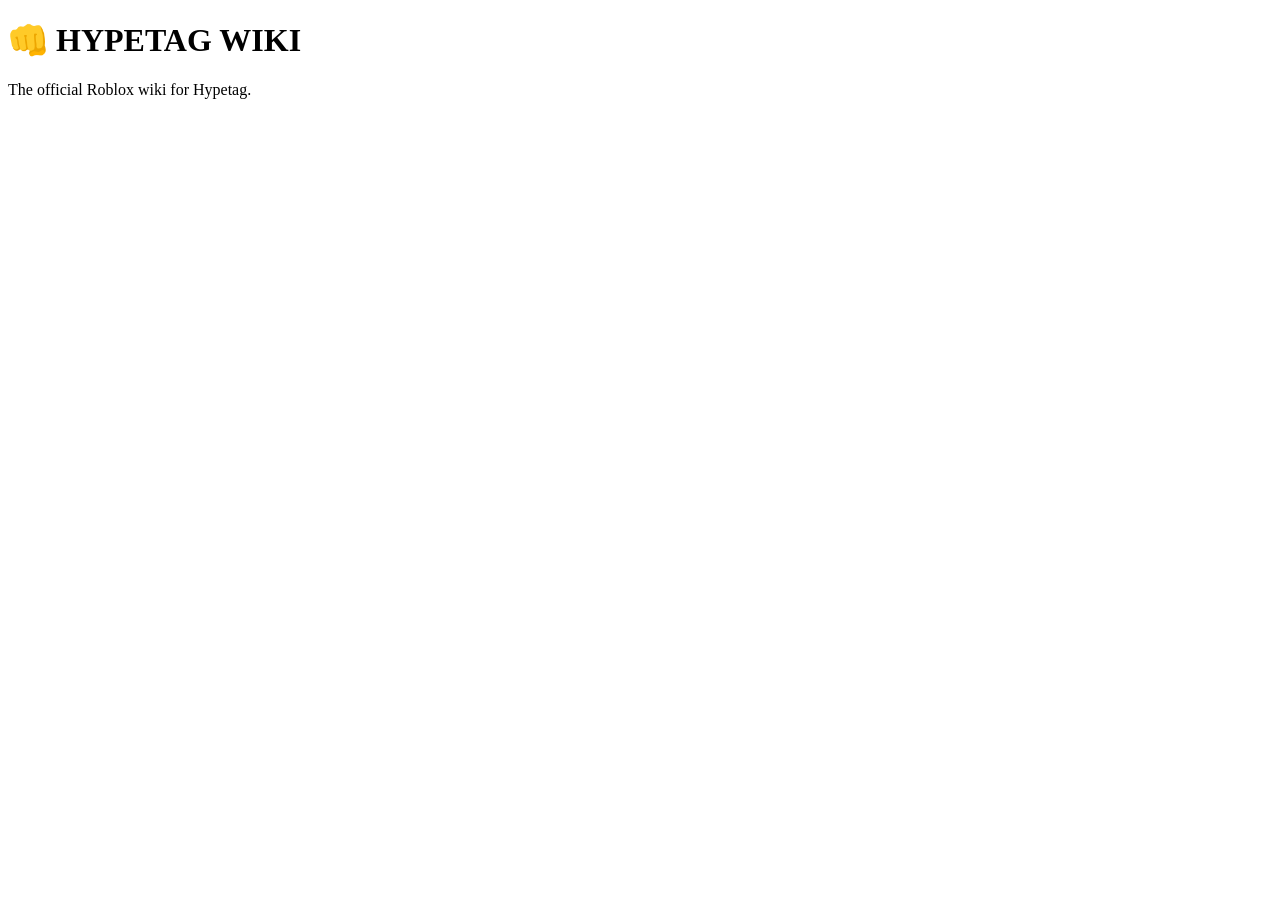
==== index.html @ 3ad8d7ff "Create index.html" ====
<!DOCTYPE html>
<html lang="en">
<head>
    <meta charset="UTF-8">
    <meta name="viewport" content="width=device-width, initial-scale=1.0">
    <title>Hypetag Wiki</title>

    <link rel="stylesheet" href="style.css">
    <script src="script.js" defer></script>

    <link href="https://fonts.googleapis.com/css2?family=Poppins:wght@300;400;600;700;800&display=swap" rel="stylesheet">
</head>
<body>

    <h1>👊 HYPETAG WIKI</h1>

    <p>The official Roblox wiki for Hypetag.</p>

</body>
</html>
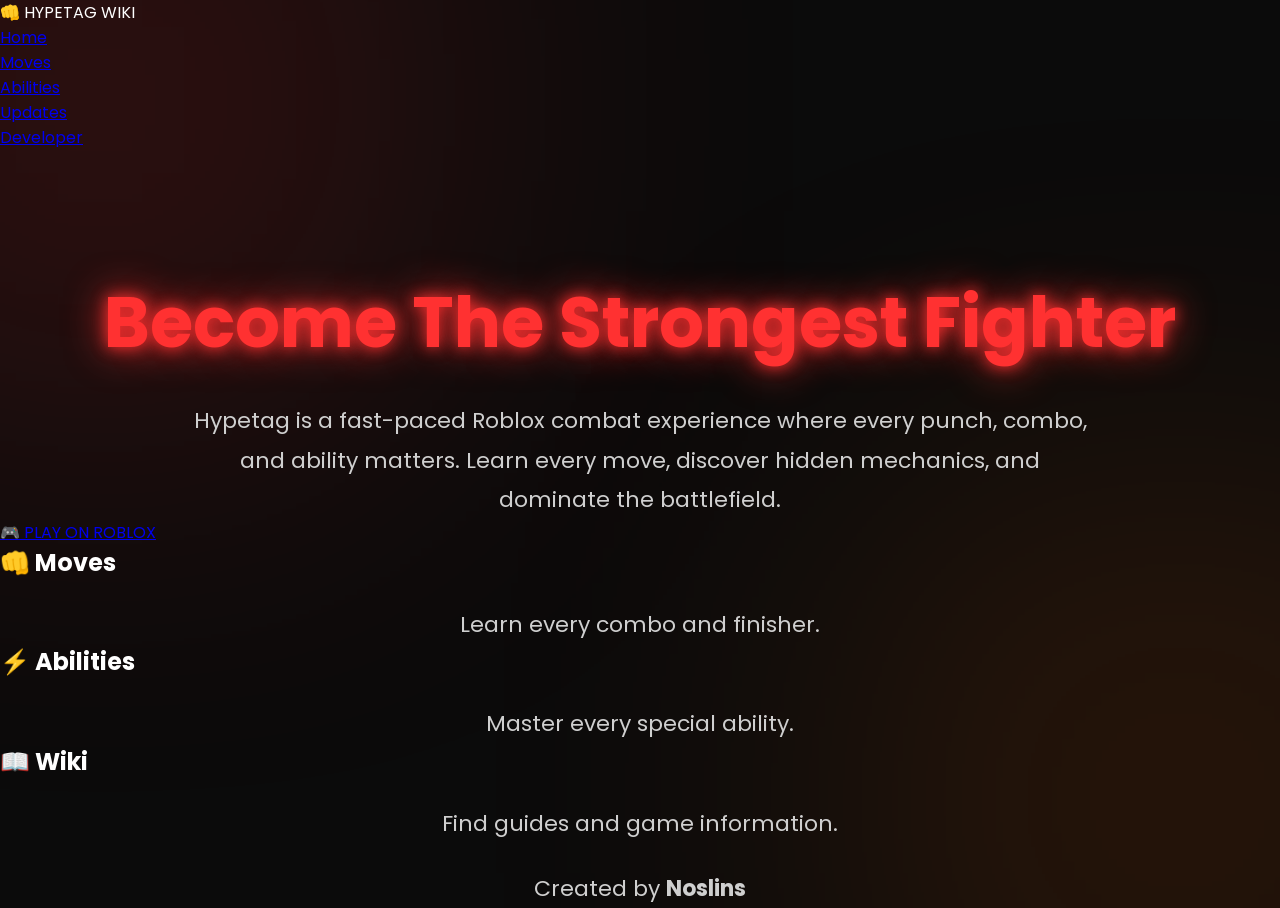
==== commit fe7a4806: "Update index.html" ====
--- a/index.html
+++ b/index.html
@@ -12,9 +12,82 @@
 </head>
 <body>
 
-    <h1>👊 HYPETAG WIKI</h1>
+<nav class="navbar">
 
-    <p>The official Roblox wiki for Hypetag.</p>
+    <div class="logo">👊 HYPETAG WIKI</div>
+
+    <ul>
+
+        <li><a href="#">Home</a></li>
+
+        <li><a href="#">Moves</a></li>
+
+        <li><a href="#">Abilities</a></li>
+
+        <li><a href="#">Updates</a></li>
+
+        <li><a href="#">Developer</a></li>
+
+    </ul>
+
+</nav>
+
+
+<section class="hero">
+
+<h1>Become The Strongest Fighter</h1>
+
+<p>
+
+Hypetag is a fast-paced Roblox combat experience where every punch,
+combo, and ability matters. Learn every move, discover hidden mechanics,
+and dominate the battlefield.
+
+</p>
+
+<a class="playButton" href="https://www.roblox.com/" target="_blank">
+
+🎮 PLAY ON ROBLOX
+
+</a>
+
+</section>
+
+
+<section class="features">
+
+<div class="card">
+
+<h2>👊 Moves</h2>
+
+<p>Learn every combo and finisher.</p>
+
+</div>
+
+<div class="card">
+
+<h2>⚡ Abilities</h2>
+
+<p>Master every special ability.</p>
+
+</div>
+
+<div class="card">
+
+<h2>📖 Wiki</h2>
+
+<p>Find guides and game information.</p>
+
+</div>
+
+</section>
+
+
+<footer>
+
+<p>Created by <strong>Noslins</strong></p>
+
+</footer>
 
 </body>
 </html>
--- a/style.css
+++ b/style.css
@@ -0,0 +1,105 @@
+/* RESET */
+
+*{
+    margin:0;
+    padding:0;
+    box-sizing:border-box;
+}
+
+body{
+
+    font-family:'Poppins',sans-serif;
+
+    background:#0b0b0b;
+
+    color:white;
+
+}
+
+/* TITLE */
+
+h1{
+
+    text-align:center;
+
+    font-size:70px;
+
+    margin-top:120px;
+
+    color:#ff3131;
+
+    text-shadow:
+    0 0 15px #ff3131,
+    0 0 40px #ff3131;
+
+}
+
+/* DESCRIPTION */
+
+p{
+
+    width:70%;
+
+    margin:auto;
+
+    margin-top:25px;
+
+    text-align:center;
+
+    color:#cfcfcf;
+
+    font-size:22px;
+
+    line-height:1.8;
+
+}
+
+/* BACKGROUND GLOW */
+
+body::before{
+
+content:"";
+
+position:fixed;
+
+top:-200px;
+
+left:-200px;
+
+width:600px;
+
+height:600px;
+
+background:#ff3131;
+
+filter:blur(180px);
+
+opacity:.18;
+
+z-index:-1;
+
+}
+
+body::after{
+
+content:"";
+
+position:fixed;
+
+right:-200px;
+
+bottom:-200px;
+
+width:600px;
+
+height:600px;
+
+background:#ff6600;
+
+filter:blur(180px);
+
+opacity:.15;
+
+z-index:-1;
+
+}
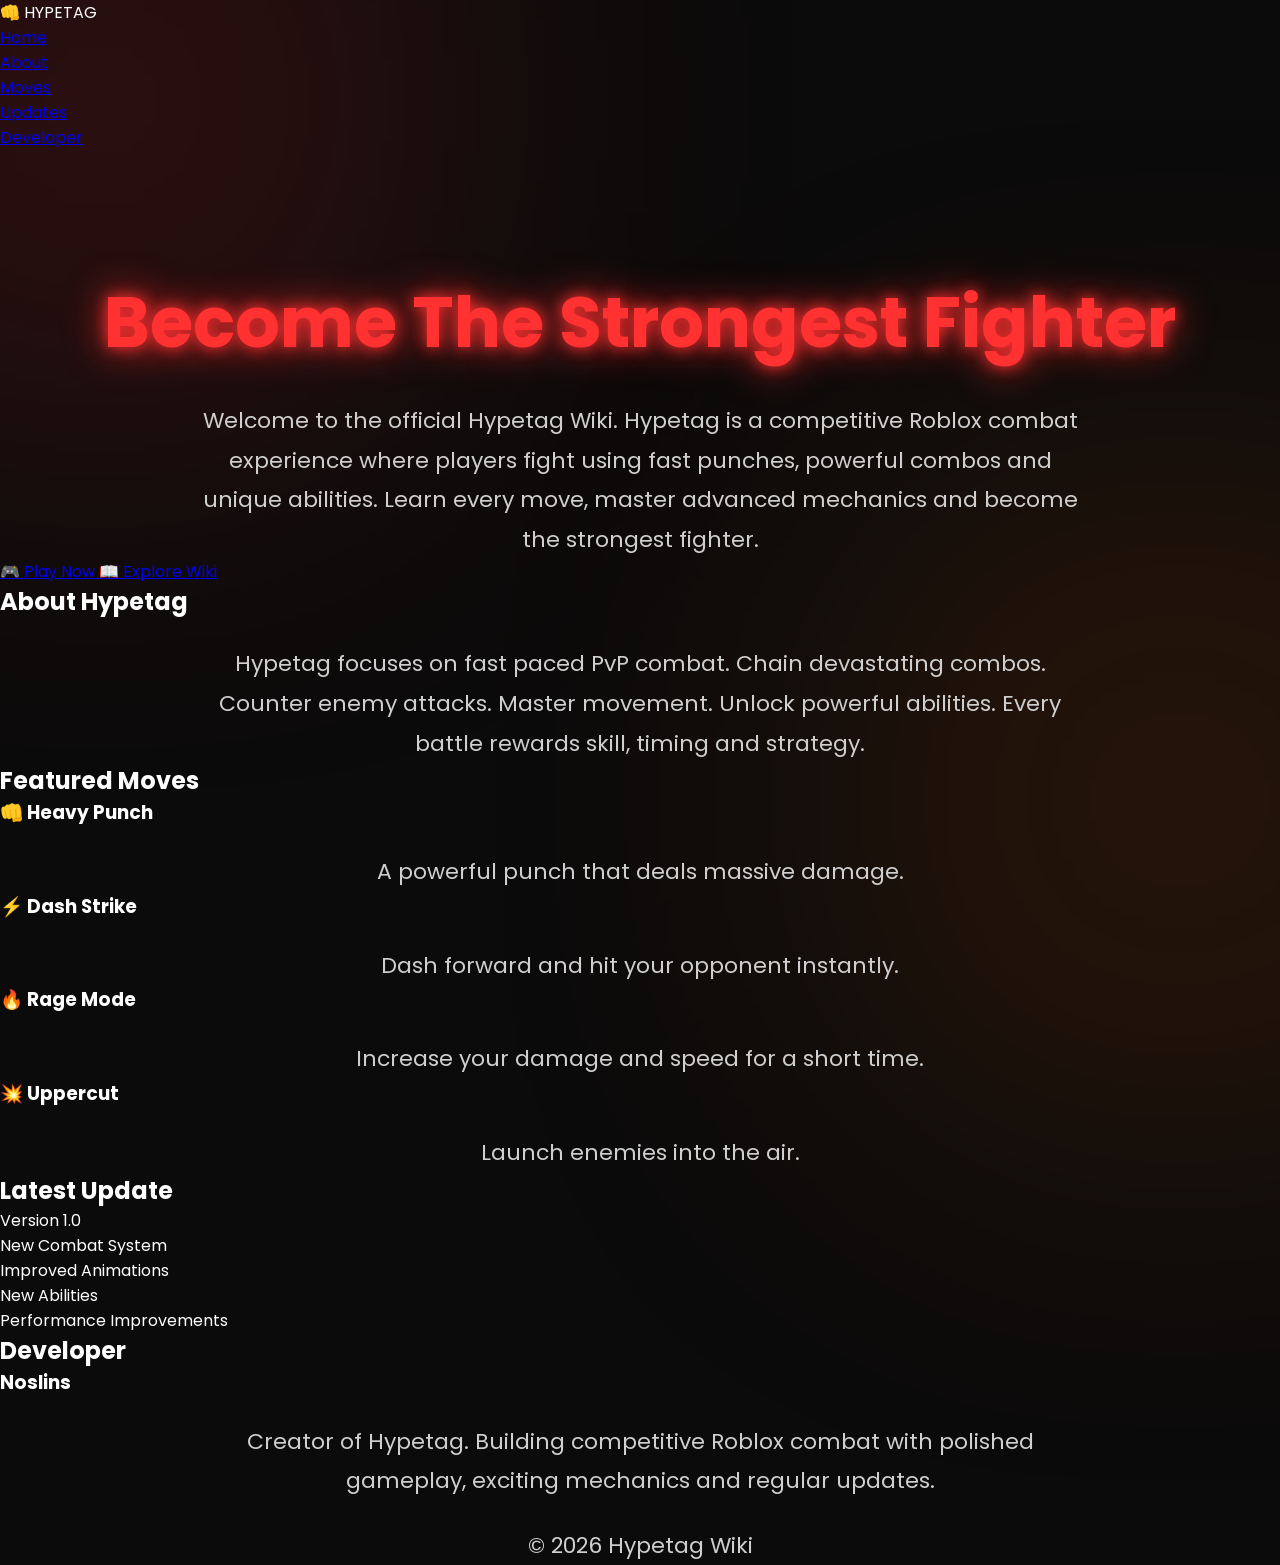
==== commit 67eb04c8: "Refactor index.html for improved structure and content" ====
--- a/index.html
+++ b/index.html
@@ -1,93 +1,260 @@
 <!DOCTYPE html>
 <html lang="en">
 <head>
-    <meta charset="UTF-8">
-    <meta name="viewport" content="width=device-width, initial-scale=1.0">
-    <title>Hypetag Wiki</title>
-
-    <link rel="stylesheet" href="style.css">
-    <script src="script.js" defer></script>
-
-    <link href="https://fonts.googleapis.com/css2?family=Poppins:wght@300;400;600;700;800&display=swap" rel="stylesheet">
+<meta charset="UTF-8">
+<meta name="viewport" content="width=device-width, initial-scale=1.0">
+
+<title>Hypetag Wiki</title>
+
+<link rel="preconnect" href="https://fonts.googleapis.com">
+<link rel="preconnect" href="https://fonts.gstatic.com" crossorigin>
+
+<link href="https://fonts.googleapis.com/css2?family=Poppins:wght@300;400;500;600;700;800&display=swap" rel="stylesheet">
+
+<link rel="stylesheet" href="style.css">
+
+<script src="script.js" defer></script>
+
 </head>
+
 <body>
 
+<header>
+
 <nav class="navbar">
 
-    <div class="logo">👊 HYPETAG WIKI</div>
-
-    <ul>
-
-        <li><a href="#">Home</a></li>
-
-        <li><a href="#">Moves</a></li>
-
-        <li><a href="#">Abilities</a></li>
-
-        <li><a href="#">Updates</a></li>
-
-        <li><a href="#">Developer</a></li>
-
-    </ul>
+<div class="logo">
+
+👊 HYPETAG
+
+</div>
+
+<ul>
+
+<li><a href="#">Home</a></li>
+
+<li><a href="#about">About</a></li>
+
+<li><a href="#moves">Moves</a></li>
+
+<li><a href="#updates">Updates</a></li>
+
+<li><a href="#developer">Developer</a></li>
+
+</ul>
 
 </nav>
 
+</header>
 
 <section class="hero">
 
-<h1>Become The Strongest Fighter</h1>
-
-<p>
-
-Hypetag is a fast-paced Roblox combat experience where every punch,
-combo, and ability matters. Learn every move, discover hidden mechanics,
-and dominate the battlefield.
-
-</p>
-
-<a class="playButton" href="https://www.roblox.com/" target="_blank">
-
-🎮 PLAY ON ROBLOX
+<div class="heroText">
+
+<h1>
+
+Become The Strongest Fighter
+
+</h1>
+
+<p>
+
+Welcome to the official Hypetag Wiki.
+
+Hypetag is a competitive Roblox combat experience where players fight using fast punches, powerful combos and unique abilities. Learn every move, master advanced mechanics and become the strongest fighter.
+
+</p>
+
+<div class="buttons">
+
+<a href="#" class="play">
+
+🎮 Play Now
 
 </a>
 
-</section>
-
-
-<section class="features">
-
-<div class="card">
-
-<h2>👊 Moves</h2>
-
-<p>Learn every combo and finisher.</p>
-
-</div>
-
-<div class="card">
-
-<h2>⚡ Abilities</h2>
-
-<p>Master every special ability.</p>
-
-</div>
-
-<div class="card">
-
-<h2>📖 Wiki</h2>
-
-<p>Find guides and game information.</p>
-
-</div>
-
-</section>
-
+<a href="#about" class="wiki">
+
+📖 Explore Wiki
+
+</a>
+
+</div>
+
+</div>
+
+</section>
+
+<section id="about">
+
+<h2>
+
+About Hypetag
+
+</h2>
+
+<p>
+
+Hypetag focuses on fast paced PvP combat.
+
+Chain devastating combos.
+
+Counter enemy attacks.
+
+Master movement.
+
+Unlock powerful abilities.
+
+Every battle rewards skill, timing and strategy.
+
+</p>
+
+</section>
+
+<section id="moves">
+
+<h2>
+
+Featured Moves
+
+</h2>
+
+<div class="grid">
+
+<div class="card">
+
+<h3>
+
+👊 Heavy Punch
+
+</h3>
+
+<p>
+
+A powerful punch that deals massive damage.
+
+</p>
+
+</div>
+
+<div class="card">
+
+<h3>
+
+⚡ Dash Strike
+
+</h3>
+
+<p>
+
+Dash forward and hit your opponent instantly.
+
+</p>
+
+</div>
+
+<div class="card">
+
+<h3>
+
+🔥 Rage Mode
+
+</h3>
+
+<p>
+
+Increase your damage and speed for a short time.
+
+</p>
+
+</div>
+
+<div class="card">
+
+<h3>
+
+💥 Uppercut
+
+</h3>
+
+<p>
+
+Launch enemies into the air.
+
+</p>
+
+</div>
+
+</div>
+
+</section>
+
+<section id="updates">
+
+<h2>
+
+Latest Update
+
+</h2>
+
+<div class="update">
+
+Version 1.0
+
+<ul>
+
+<li>New Combat System</li>
+
+<li>Improved Animations</li>
+
+<li>New Abilities</li>
+
+<li>Performance Improvements</li>
+
+</ul>
+
+</div>
+
+</section>
+
+<section id="developer">
+
+<h2>
+
+Developer
+
+</h2>
+
+<div class="dev">
+
+<h3>
+
+Noslins
+
+</h3>
+
+<p>
+
+Creator of Hypetag.
+
+Building competitive Roblox combat with polished gameplay, exciting mechanics and regular updates.
+
+</p>
+
+</div>
+
+</section>
 
 <footer>
 
-<p>Created by <strong>Noslins</strong></p>
+<p>
+
+© 2026 Hypetag Wiki
+
+</p>
 
 </footer>
 
 </body>
+
 </html>
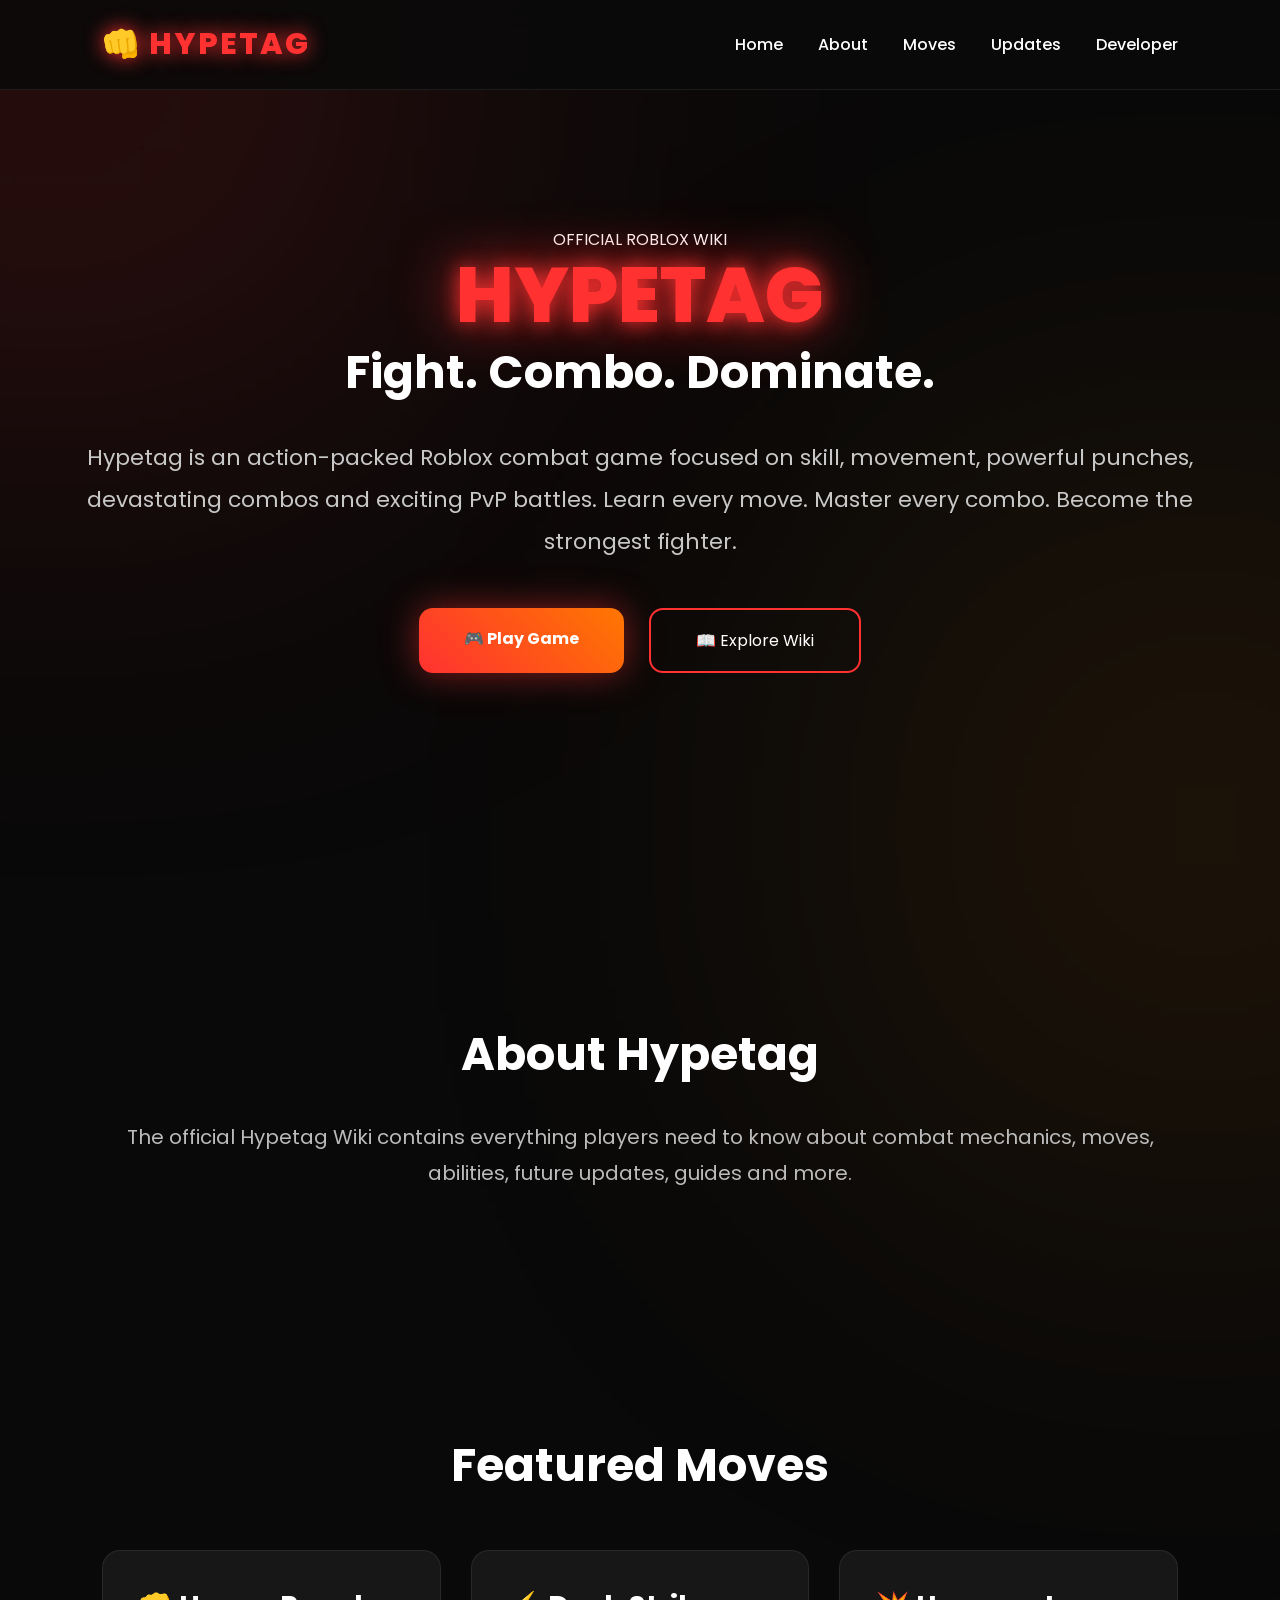
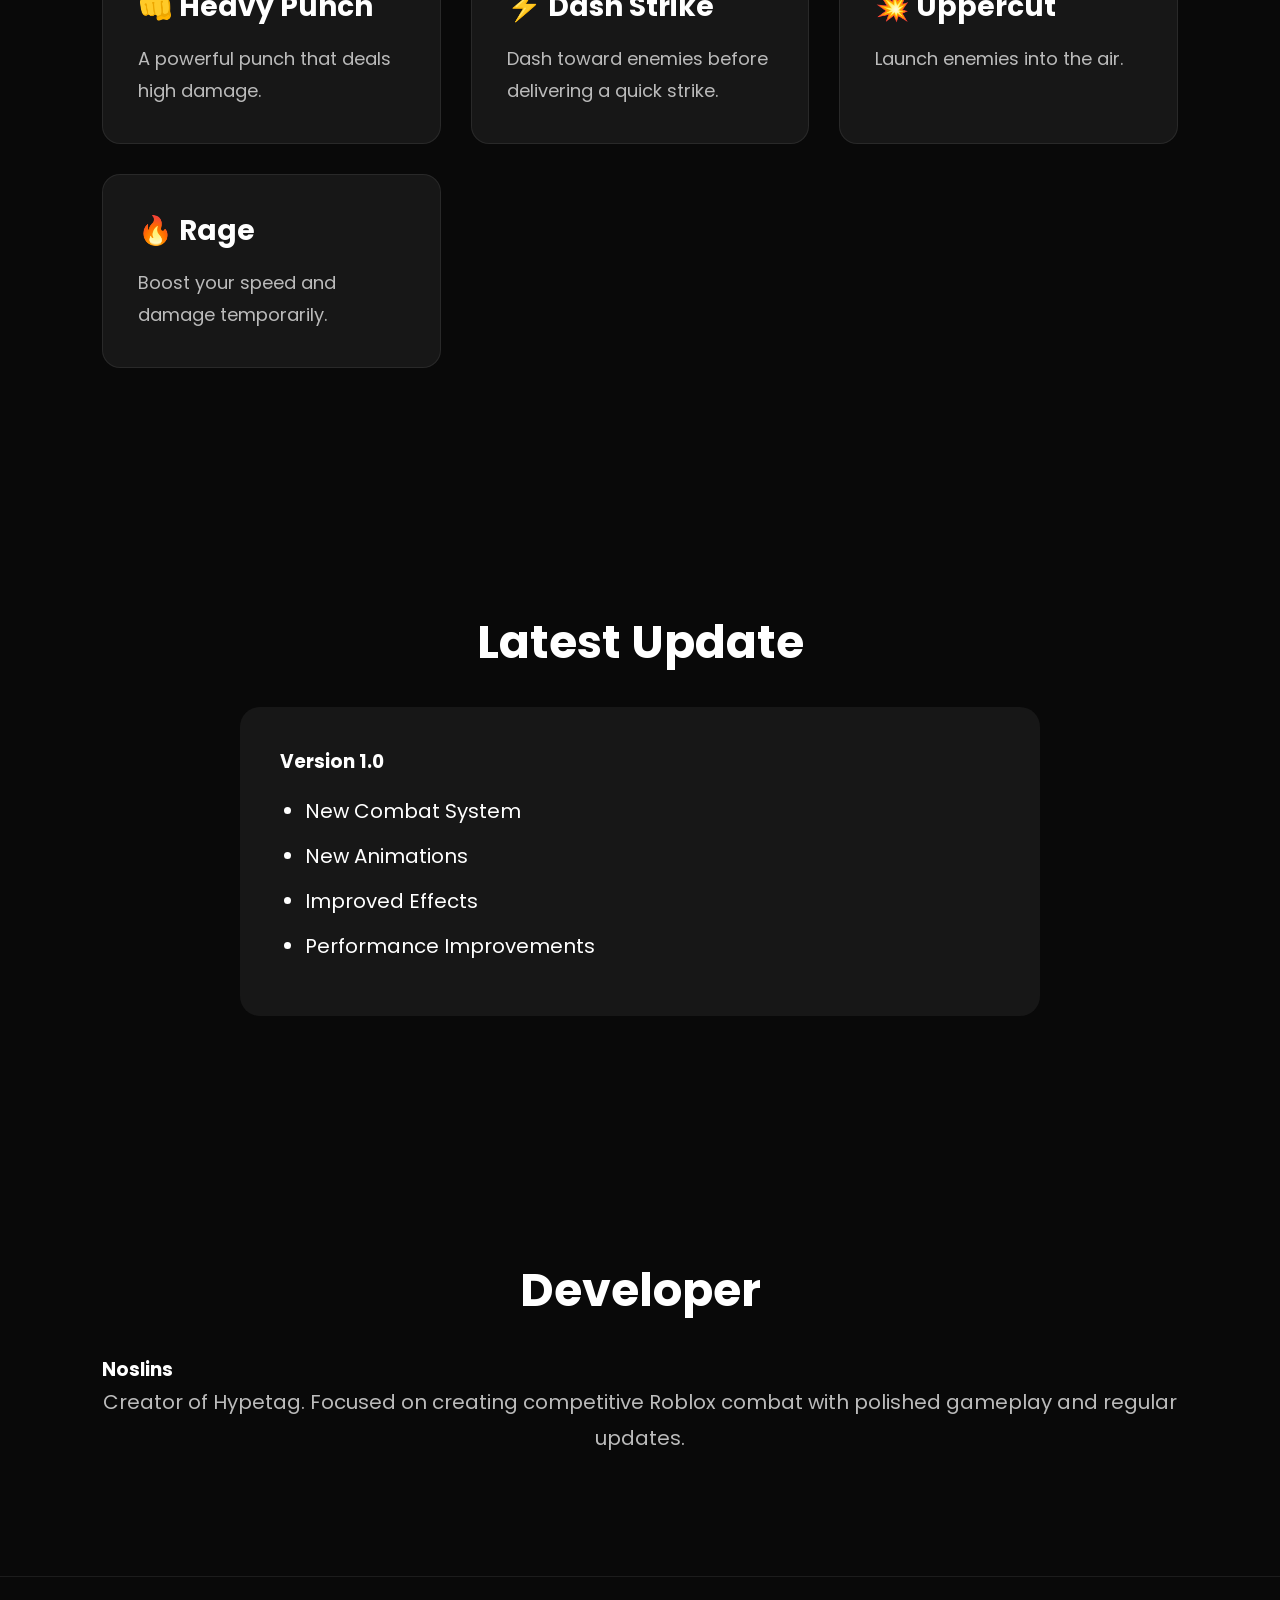
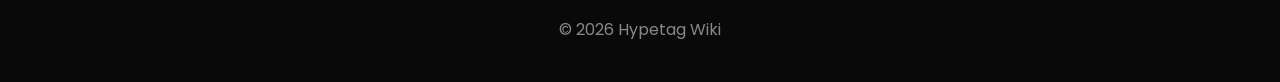
==== commit 6ed3d64e: "Update index.html" ====
--- a/index.html
+++ b/index.html
@@ -1,26 +1,28 @@
 <!DOCTYPE html>
 <html lang="en">
+
 <head>
+
 <meta charset="UTF-8">
+
 <meta name="viewport" content="width=device-width, initial-scale=1.0">
 
 <title>Hypetag Wiki</title>
 
+<link rel="stylesheet" href="style.css">
+
 <link rel="preconnect" href="https://fonts.googleapis.com">
+
 <link rel="preconnect" href="https://fonts.gstatic.com" crossorigin>
 
 <link href="https://fonts.googleapis.com/css2?family=Poppins:wght@300;400;500;600;700;800&display=swap" rel="stylesheet">
 
-<link rel="stylesheet" href="style.css">
-
 <script src="script.js" defer></script>
 
 </head>
 
 <body>
 
-<header>
-
 <nav class="navbar">
 
 <div class="logo">
@@ -45,23 +47,38 @@
 
 </nav>
 
-</header>
-
 <section class="hero">
 
-<div class="heroText">
+<div class="heroContent">
+
+<span class="official">
+
+OFFICIAL ROBLOX WIKI
+
+</span>
 
 <h1>
 
-Become The Strongest Fighter
+HYPETAG
 
 </h1>
 
-<p>
-
-Welcome to the official Hypetag Wiki.
-
-Hypetag is a competitive Roblox combat experience where players fight using fast punches, powerful combos and unique abilities. Learn every move, master advanced mechanics and become the strongest fighter.
+<h2>
+
+Fight. Combo. Dominate.
+
+</h2>
+
+<p>
+
+Hypetag is an action-packed Roblox combat game focused on skill, movement,
+powerful punches, devastating combos and exciting PvP battles.
+
+Learn every move.
+
+Master every combo.
+
+Become the strongest fighter.
 
 </p>
 
@@ -69,11 +86,11 @@
 
 <a href="#" class="play">
 
-🎮 Play Now
+🎮 Play Game
 
 </a>
 
-<a href="#about" class="wiki">
+<a href="#moves" class="wiki">
 
 📖 Explore Wiki
 
@@ -95,17 +112,8 @@
 
 <p>
 
-Hypetag focuses on fast paced PvP combat.
-
-Chain devastating combos.
-
-Counter enemy attacks.
-
-Master movement.
-
-Unlock powerful abilities.
-
-Every battle rewards skill, timing and strategy.
+The official Hypetag Wiki contains everything players need to know about
+combat mechanics, moves, abilities, future updates, guides and more.
 
 </p>
 
@@ -131,7 +139,7 @@
 
 <p>
 
-A powerful punch that deals massive damage.
+A powerful punch that deals high damage.
 
 </p>
 
@@ -147,23 +155,7 @@
 
 <p>
 
-Dash forward and hit your opponent instantly.
-
-</p>
-
-</div>
-
-<div class="card">
-
-<h3>
-
-🔥 Rage Mode
-
-</h3>
-
-<p>
-
-Increase your damage and speed for a short time.
+Dash toward enemies before delivering a quick strike.
 
 </p>
 
@@ -185,6 +177,22 @@
 
 </div>
 
+<div class="card">
+
+<h3>
+
+🔥 Rage
+
+</h3>
+
+<p>
+
+Boost your speed and damage temporarily.
+
+</p>
+
+</div>
+
 </div>
 
 </section>
@@ -199,15 +207,19 @@
 
 <div class="update">
 
+<h3>
+
 Version 1.0
 
+</h3>
+
 <ul>
 
 <li>New Combat System</li>
 
-<li>Improved Animations</li>
-
-<li>New Abilities</li>
+<li>New Animations</li>
+
+<li>Improved Effects</li>
 
 <li>Performance Improvements</li>
 
@@ -225,7 +237,7 @@
 
 </h2>
 
-<div class="dev">
+<div class="developerCard">
 
 <h3>
 
@@ -237,7 +249,7 @@
 
 Creator of Hypetag.
 
-Building competitive Roblox combat with polished gameplay, exciting mechanics and regular updates.
+Focused on creating competitive Roblox combat with polished gameplay and regular updates.
 
 </p>
 
@@ -247,12 +259,8 @@
 
 <footer>
 
-<p>
-
 © 2026 Hypetag Wiki
 
-</p>
-
 </footer>
 
 </body>
--- a/style.css
+++ b/style.css
@@ -1,60 +1,30 @@
-/* RESET */
+/*==========================
+  HYPETAG WIKI
+==========================*/
 
 *{
-    margin:0;
-    padding:0;
-    box-sizing:border-box;
+margin:0;
+padding:0;
+box-sizing:border-box;
+}
+
+html{
+scroll-behavior:smooth;
 }
 
 body{
 
-    font-family:'Poppins',sans-serif;
-
-    background:#0b0b0b;
-
-    color:white;
-
-}
-
-/* TITLE */
-
-h1{
-
-    text-align:center;
-
-    font-size:70px;
-
-    margin-top:120px;
-
-    color:#ff3131;
-
-    text-shadow:
-    0 0 15px #ff3131,
-    0 0 40px #ff3131;
-
-}
-
-/* DESCRIPTION */
-
-p{
-
-    width:70%;
-
-    margin:auto;
-
-    margin-top:25px;
-
-    text-align:center;
-
-    color:#cfcfcf;
-
-    font-size:22px;
-
-    line-height:1.8;
-
-}
-
-/* BACKGROUND GLOW */
+font-family:'Poppins',sans-serif;
+
+background:#090909;
+
+color:white;
+
+overflow-x:hidden;
+
+}
+
+/* Glow Background */
 
 body::before{
 
@@ -62,44 +32,509 @@
 
 position:fixed;
 
-top:-200px;
-
-left:-200px;
-
-width:600px;
-
-height:600px;
+left:-300px;
+
+top:-300px;
+
+width:700px;
+
+height:700px;
+
+background:#ff2d2d;
+
+filter:blur(220px);
+
+opacity:.18;
+
+z-index:-2;
+
+}
+
+body::after{
+
+content:"";
+
+position:fixed;
+
+right:-250px;
+
+bottom:-250px;
+
+width:650px;
+
+height:650px;
+
+background:#ff8800;
+
+filter:blur(220px);
+
+opacity:.12;
+
+z-index:-2;
+
+}
+
+/* Navbar */
+
+.navbar{
+
+position:fixed;
+
+top:0;
+
+left:0;
+
+width:100%;
+
+padding:22px 8%;
+
+display:flex;
+
+justify-content:space-between;
+
+align-items:center;
+
+background:rgba(10,10,10,.85);
+
+backdrop-filter:blur(15px);
+
+border-bottom:1px solid rgba(255,255,255,.08);
+
+z-index:999;
+
+}
+
+.logo{
+
+font-size:30px;
+
+font-weight:800;
+
+color:#ff3131;
+
+letter-spacing:2px;
+
+text-shadow:0 0 20px #ff3131;
+
+}
+
+.navbar ul{
+
+display:flex;
+
+gap:35px;
+
+list-style:none;
+
+}
+
+.navbar a{
+
+text-decoration:none;
+
+color:white;
+
+font-weight:500;
+
+transition:.35s;
+
+}
+
+.navbar a:hover{
+
+color:#ff3131;
+
+}
+
+/* Hero */
+
+.hero{
+
+height:100vh;
+
+display:flex;
+
+justify-content:center;
+
+align-items:center;
+
+text-align:center;
+
+padding:40px;
+
+}
+
+.heroText{
+
+max-width:900px;
+
+}
+
+.hero h1{
+
+font-size:78px;
+
+font-weight:800;
+
+line-height:1.1;
+
+text-shadow:
+
+0 0 20px #ff3131,
+
+0 0 60px #ff3131;
+
+color:#ff3131;
+
+animation:fade 1s ease;
+
+}
+
+.hero p{
+
+margin-top:30px;
+
+font-size:22px;
+
+line-height:1.9;
+
+color:#c8c8c8;
+
+}
+
+/* Buttons */
+
+.buttons{
+
+margin-top:45px;
+
+display:flex;
+
+justify-content:center;
+
+gap:25px;
+
+flex-wrap:wrap;
+
+}
+
+.play{
+
+padding:18px 45px;
+
+border-radius:14px;
+
+background:linear-gradient(45deg,#ff3131,#ff7700);
+
+color:white;
+
+font-weight:bold;
+
+text-decoration:none;
+
+transition:.3s;
+
+box-shadow:0 0 35px rgba(255,49,49,.5);
+
+}
+
+.play:hover{
+
+transform:translateY(-6px);
+
+box-shadow:0 0 60px #ff3131;
+
+}
+
+.wiki{
+
+padding:18px 45px;
+
+border-radius:14px;
+
+border:2px solid #ff3131;
+
+color:white;
+
+text-decoration:none;
+
+transition:.3s;
+
+}
+
+.wiki:hover{
 
 background:#ff3131;
 
-filter:blur(180px);
-
-opacity:.18;
+}
+
+/* Sections */
+
+section{
+
+padding:120px 8%;
+
+}
+
+section h2{
+
+font-size:46px;
+
+margin-bottom:30px;
+
+text-align:center;
+
+}
+
+section p{
+
+font-size:20px;
+
+line-height:1.8;
+
+color:#bbbbbb;
+
+text-align:center;
+
+}
+
+/* Cards */
+
+.grid{
+
+margin-top:50px;
+
+display:grid;
+
+grid-template-columns:repeat(auto-fit,minmax(260px,1fr));
+
+gap:30px;
+
+}
+
+.card{
+
+background:#171717;
+
+padding:35px;
+
+border-radius:18px;
+
+border:1px solid rgba(255,255,255,.08);
+
+transition:.35s;
+
+}
+
+.card:hover{
+
+transform:translateY(-12px);
+
+border-color:#ff3131;
+
+box-shadow:0 0 35px rgba(255,49,49,.45);
+
+}
+
+.card h3{
+
+margin-bottom:15px;
+
+font-size:28px;
+
+}
+
+.card p{
+
+text-align:left;
+
+font-size:18px;
+
+}
+
+/* Update */
+
+.update{
+
+background:#171717;
+
+padding:40px;
+
+border-radius:20px;
+
+max-width:800px;
+
+margin:auto;
+
+}
+
+.update ul{
+
+margin-top:20px;
+
+padding-left:25px;
+
+}
+
+.update li{
+
+margin:15px 0;
+
+font-size:20px;
+
+}
+
+/* Developer */
+
+.dev{
+
+max-width:700px;
+
+margin:auto;
+
+padding:40px;
+
+background:#171717;
+
+border-radius:20px;
+
+text-align:center;
+
+}
+
+.dev h3{
+
+font-size:36px;
+
+color:#ff3131;
+
+margin-bottom:20px;
+
+}
+
+/* Footer */
+
+footer{
+
+padding:40px;
+
+text-align:center;
+
+color:#888;
+
+border-top:1px solid rgba(255,255,255,.08);
+
+}
+
+/* Animation */
+
+@keyframes fade{
+
+from{
+
+opacity:0;
+
+transform:translateY(40px);
+
+}
+
+to{
+
+opacity:1;
+
+transform:translateY(0);
+
+}
+
+}
+
+/* Mobile */
+
+@media(max-width:900px){
+
+.navbar{
+
+flex-direction:column;
+
+gap:20px;
+
+}
+
+.navbar ul{
+
+flex-wrap:wrap;
+
+justify-content:center;
+
+}
+
+.hero h1{
+
+font-size:52px;
+
+}
+
+.hero p{
+
+font-size:18px;
+
+}
+
+section h2{
+
+font-size:34px;
+
+}
+
+}
+/* ==========================
+   Floating Particles
+========================== */
+
+.particle{
+
+position:fixed;
+
+width:6px;
+
+height:6px;
+
+background:#ff3131;
+
+border-radius:50%;
+
+opacity:.25;
+
+pointer-events:none;
+
+animation:float linear infinite;
 
 z-index:-1;
 
 }
 
-body::after{
-
-content:"";
-
-position:fixed;
-
-right:-200px;
-
-bottom:-200px;
-
-width:600px;
-
-height:600px;
-
-background:#ff6600;
-
-filter:blur(180px);
-
-opacity:.15;
-
-z-index:-1;
-
-}
+@keyframes float{
+
+0%{
+
+transform:translateY(100vh);
+
+opacity:0;
+
+}
+
+20%{
+
+opacity:.4;
+
+}
+
+100%{
+
+transform:translateY(-120vh);
+
+opacity:0;
+
+}
+
+}
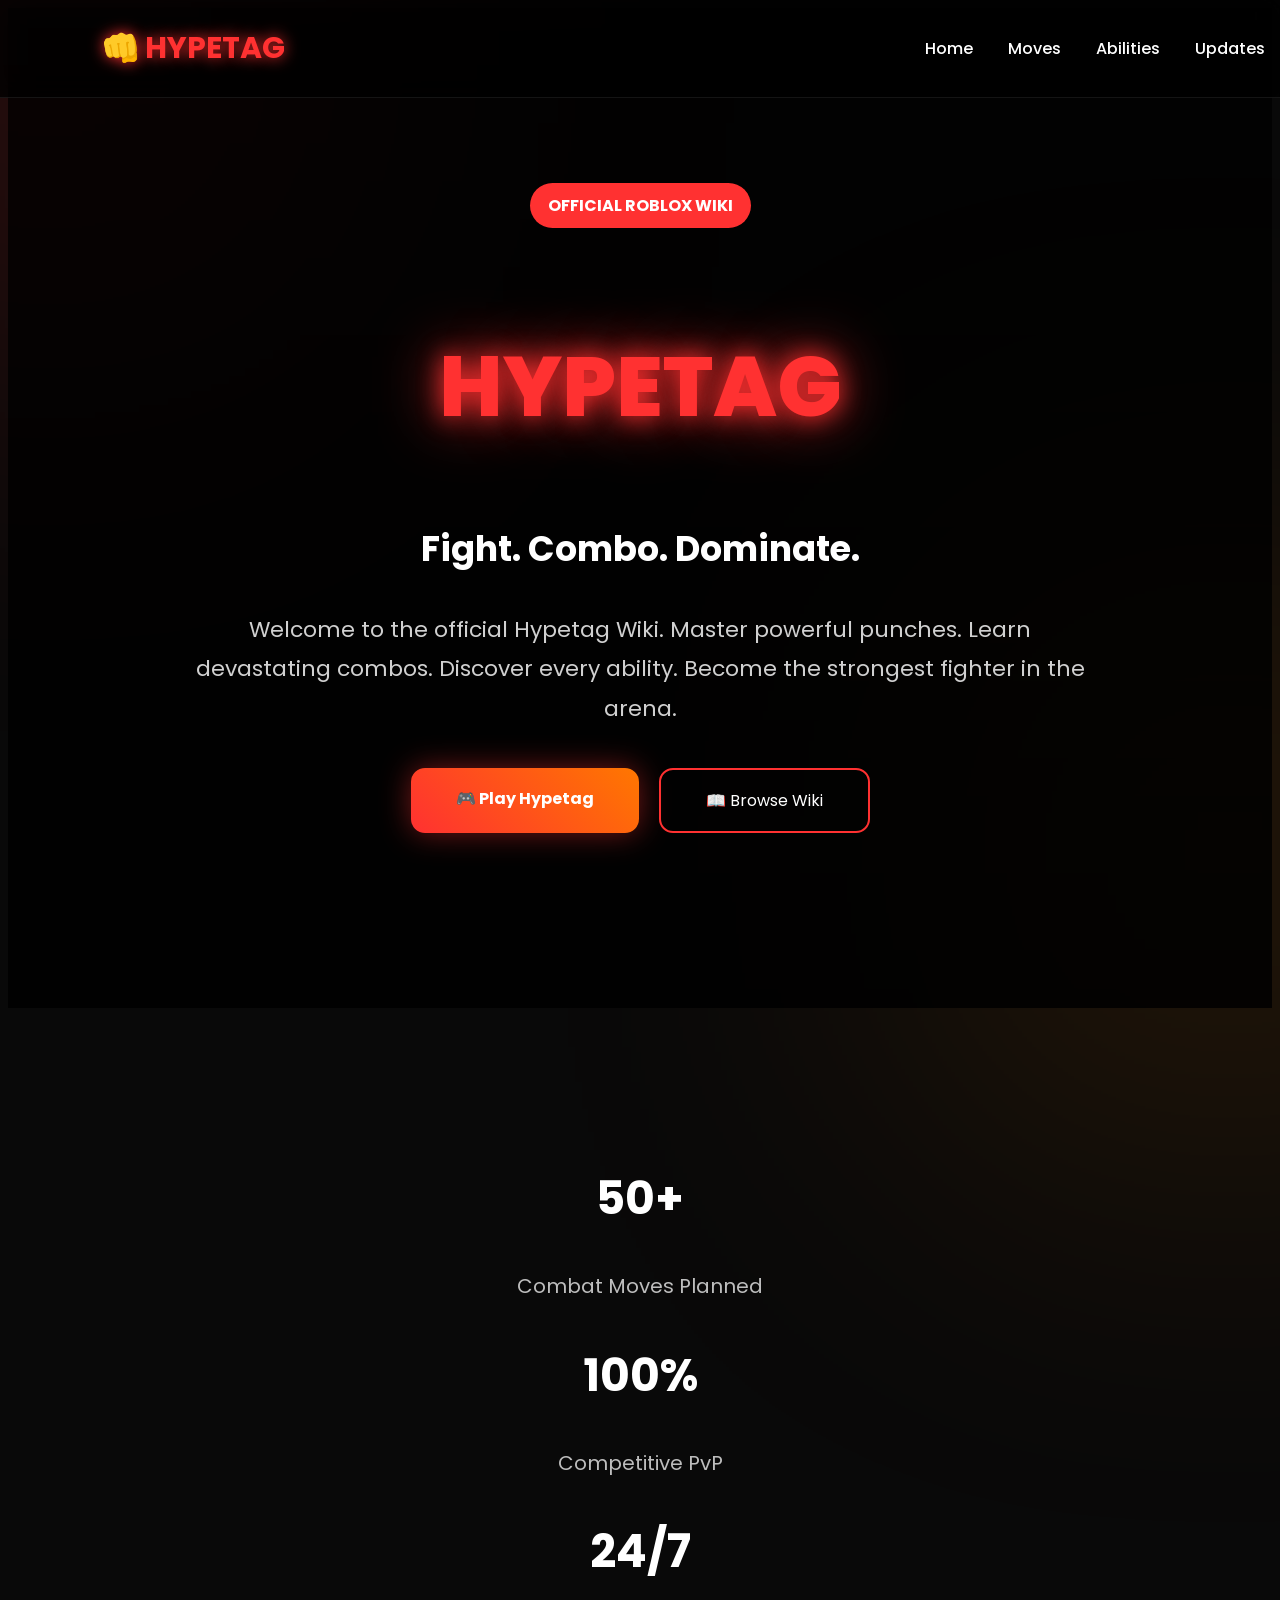
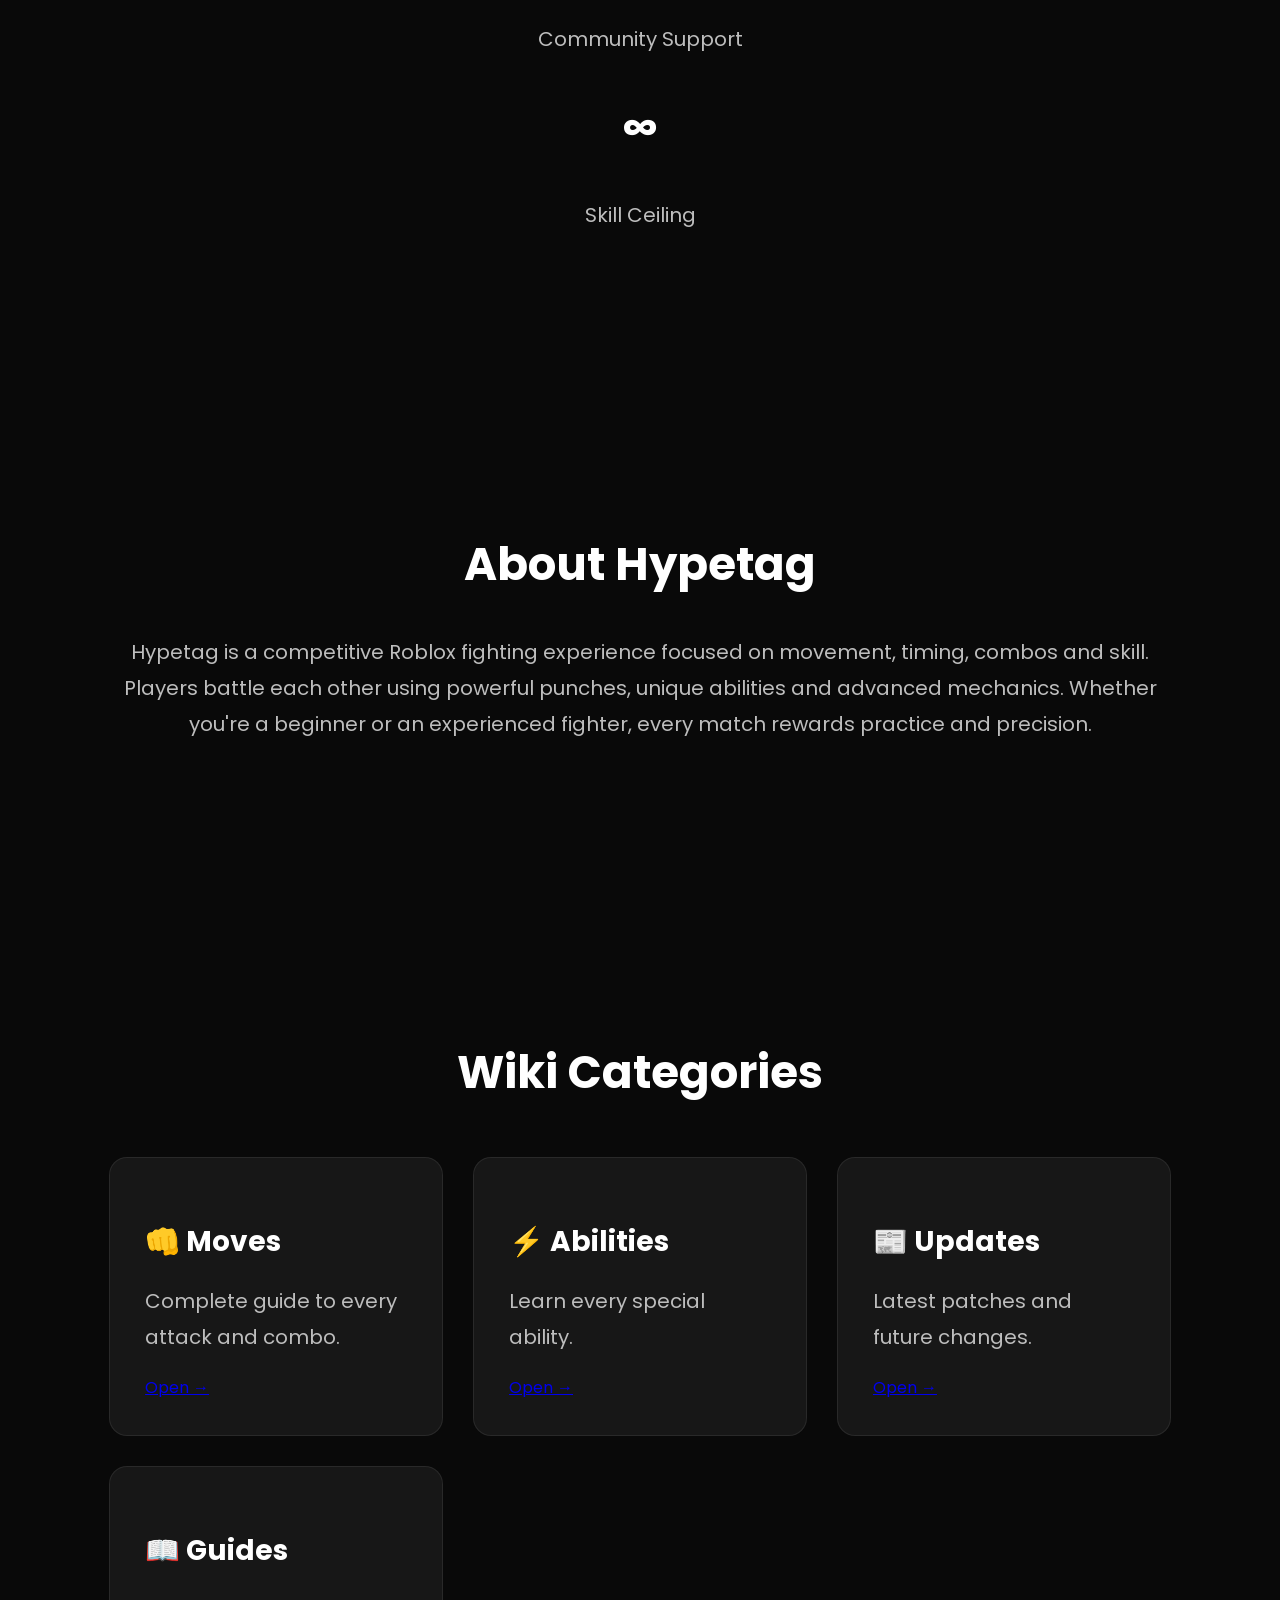
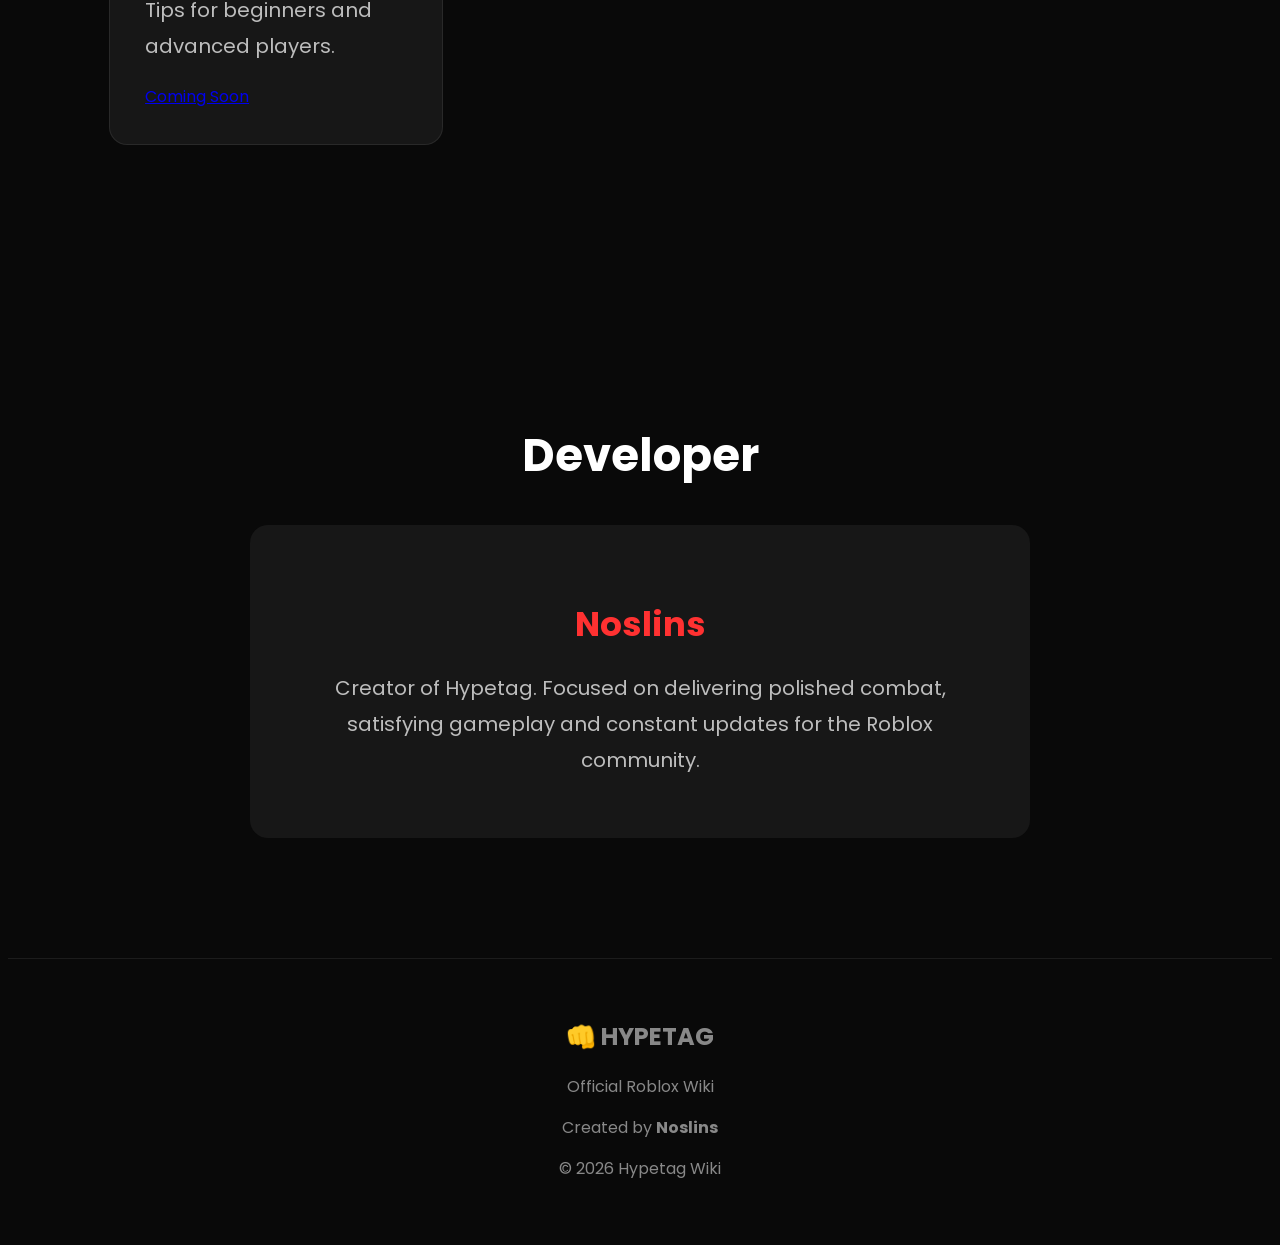
==== commit 8d747480: "Update index.html" ====
--- a/index.html
+++ b/index.html
@@ -1,23 +1,21 @@
 <!DOCTYPE html>
 <html lang="en">
-
 <head>
-
 <meta charset="UTF-8">
-
 <meta name="viewport" content="width=device-width, initial-scale=1.0">
 
-<title>Hypetag Wiki</title>
+<title>Hypetag Wiki | Official Roblox Wiki</title>
+
+<meta name="description" content="Official Hypetag Roblox Wiki. Learn moves, abilities, updates, guides and everything about Hypetag.">
 
 <link rel="stylesheet" href="style.css">
 
 <link rel="preconnect" href="https://fonts.googleapis.com">
-
 <link rel="preconnect" href="https://fonts.gstatic.com" crossorigin>
 
 <link href="https://fonts.googleapis.com/css2?family=Poppins:wght@300;400;500;600;700;800&display=swap" rel="stylesheet">
 
-<script src="script.js" defer></script>
+<script defer src="script.js"></script>
 
 </head>
 
@@ -33,13 +31,13 @@
 
 <ul>
 
-<li><a href="#">Home</a></li>
-
-<li><a href="#about">About</a></li>
-
-<li><a href="#moves">Moves</a></li>
-
-<li><a href="#updates">Updates</a></li>
+<li><a href="index.html">Home</a></li>
+
+<li><a href="moves.html">Moves</a></li>
+
+<li><a href="abilities.html">Abilities</a></li>
+
+<li><a href="updates.html">Updates</a></li>
 
 <li><a href="#developer">Developer</a></li>
 
@@ -71,14 +69,15 @@
 
 <p>
 
-Hypetag is an action-packed Roblox combat game focused on skill, movement,
-powerful punches, devastating combos and exciting PvP battles.
-
-Learn every move.
-
-Master every combo.
-
-Become the strongest fighter.
+Welcome to the official Hypetag Wiki.
+
+Master powerful punches.
+
+Learn devastating combos.
+
+Discover every ability.
+
+Become the strongest fighter in the arena.
 
 </p>
 
@@ -86,23 +85,59 @@
 
 <a href="#" class="play">
 
-🎮 Play Game
-
-</a>
-
-<a href="#moves" class="wiki">
-
-📖 Explore Wiki
-
-</a>
-
-</div>
-
-</div>
-
-</section>
-
-<section id="about">
+🎮 Play Hypetag
+
+</a>
+
+<a href="moves.html" class="wiki">
+
+📖 Browse Wiki
+
+</a>
+
+</div>
+
+</div>
+
+</section>
+
+<section class="stats">
+
+<div class="stat">
+
+<h2>50+</h2>
+
+<p>Combat Moves Planned</p>
+
+</div>
+
+<div class="stat">
+
+<h2>100%</h2>
+
+<p>Competitive PvP</p>
+
+</div>
+
+<div class="stat">
+
+<h2>24/7</h2>
+
+<p>Community Support</p>
+
+</div>
+
+<div class="stat">
+
+<h2>∞</h2>
+
+<p>Skill Ceiling</p>
+
+</div>
+
+</section>
+
+<section class="about">
 
 <h2>
 
@@ -112,18 +147,21 @@
 
 <p>
 
-The official Hypetag Wiki contains everything players need to know about
-combat mechanics, moves, abilities, future updates, guides and more.
-
-</p>
-
-</section>
-
-<section id="moves">
-
-<h2>
-
-Featured Moves
+Hypetag is a competitive Roblox fighting experience focused on movement, timing, combos and skill.
+
+Players battle each other using powerful punches, unique abilities and advanced mechanics.
+
+Whether you're a beginner or an experienced fighter, every match rewards practice and precision.
+
+</p>
+
+</section>
+
+<section class="features">
+
+<h2>
+
+Wiki Categories
 
 </h2>
 
@@ -133,15 +171,21 @@
 
 <h3>
 
-👊 Heavy Punch
-
-</h3>
-
-<p>
-
-A powerful punch that deals high damage.
-
-</p>
+👊 Moves
+
+</h3>
+
+<p>
+
+Complete guide to every attack and combo.
+
+</p>
+
+<a href="moves.html">
+
+Open →
+
+</a>
 
 </div>
 
@@ -149,15 +193,21 @@
 
 <h3>
 
-⚡ Dash Strike
-
-</h3>
-
-<p>
-
-Dash toward enemies before delivering a quick strike.
-
-</p>
+⚡ Abilities
+
+</h3>
+
+<p>
+
+Learn every special ability.
+
+</p>
+
+<a href="abilities.html">
+
+Open →
+
+</a>
 
 </div>
 
@@ -165,15 +215,21 @@
 
 <h3>
 
-💥 Uppercut
-
-</h3>
-
-<p>
-
-Launch enemies into the air.
-
-</p>
+📰 Updates
+
+</h3>
+
+<p>
+
+Latest patches and future changes.
+
+</p>
+
+<a href="updates.html">
+
+Open →
+
+</a>
 
 </div>
 
@@ -181,49 +237,23 @@
 
 <h3>
 
-🔥 Rage
-
-</h3>
-
-<p>
-
-Boost your speed and damage temporarily.
-
-</p>
-
-</div>
-
-</div>
-
-</section>
-
-<section id="updates">
-
-<h2>
-
-Latest Update
-
-</h2>
-
-<div class="update">
-
-<h3>
-
-Version 1.0
-
-</h3>
-
-<ul>
-
-<li>New Combat System</li>
-
-<li>New Animations</li>
-
-<li>Improved Effects</li>
-
-<li>Performance Improvements</li>
-
-</ul>
+📖 Guides
+
+</h3>
+
+<p>
+
+Tips for beginners and advanced players.
+
+</p>
+
+<a href="#">
+
+Coming Soon
+
+</a>
+
+</div>
 
 </div>
 
@@ -249,7 +279,7 @@
 
 Creator of Hypetag.
 
-Focused on creating competitive Roblox combat with polished gameplay and regular updates.
+Focused on delivering polished combat, satisfying gameplay and constant updates for the Roblox community.
 
 </p>
 
@@ -259,8 +289,30 @@
 
 <footer>
 
+<h2>
+
+👊 HYPETAG
+
+</h2>
+
+<p>
+
+Official Roblox Wiki
+
+</p>
+
+<p>
+
+Created by <strong>Noslins</strong>
+
+</p>
+
+<p>
+
 © 2026 Hypetag Wiki
 
+</p>
+
 </footer>
 
 </body>
--- a/style.css
+++ b/style.css
@@ -1,6 +1,9 @@
-/*==========================
-  HYPETAG WIKI
-==========================*/
+```css
+/* =========================
+   HYPETAG WIKI v2
+========================= */
+
+@import url('https://fonts.googleapis.com/css2?family=Poppins:wght@300;400;500;600;700;800&display=swap');
 
 *{
 margin:0;
@@ -14,7 +17,7 @@
 
 body{
 
-font-family:'Poppins',sans-serif;
+font-family:"Poppins",sans-serif;
 
 background:#090909;
 
@@ -24,7 +27,7 @@
 
 }
 
-/* Glow Background */
+/* Background Glow */
 
 body::before{
 
@@ -32,19 +35,19 @@
 
 position:fixed;
 
-left:-300px;
-
-top:-300px;
-
-width:700px;
-
-height:700px;
-
-background:#ff2d2d;
-
-filter:blur(220px);
-
-opacity:.18;
+width:600px;
+
+height:600px;
+
+background:#ff2b2b;
+
+left:-250px;
+
+top:-250px;
+
+filter:blur(180px);
+
+opacity:.15;
 
 z-index:-2;
 
@@ -56,17 +59,17 @@
 
 position:fixed;
 
+width:600px;
+
+height:600px;
+
+background:#ff8800;
+
 right:-250px;
 
 bottom:-250px;
 
-width:650px;
-
-height:650px;
-
-background:#ff8800;
-
-filter:blur(220px);
+filter:blur(180px);
 
 opacity:.12;
 
@@ -86,7 +89,7 @@
 
 width:100%;
 
-padding:22px 8%;
+padding:20px 8%;
 
 display:flex;
 
@@ -94,447 +97,500 @@
 
 align-items:center;
 
-background:rgba(10,10,10,.85);
+background:rgba(0,0,0,.75);
 
 backdrop-filter:blur(15px);
 
+z-index:1000;
+
 border-bottom:1px solid rgba(255,255,255,.08);
 
-z-index:999;
-
 }
 
 .logo{
 
 font-size:30px;
 
+font-weight:700;
+
+color:#ff3131;
+
+text-shadow:0 0 15px #ff3131;
+
+}
+
+.navbar ul{
+
+display:flex;
+
+gap:35px;
+
+list-style:none;
+
+}
+
+.navbar a{
+
+text-decoration:none;
+
+color:white;
+
+transition:.3s;
+
+font-weight:500;
+
+}
+
+.navbar a:hover{
+
+color:#ff3131;
+
+}
+
+/* Hero */
+
+.hero{
+
+min-height:100vh;
+
+display:flex;
+
+justify-content:center;
+
+align-items:center;
+
+text-align:center;
+
+padding:50px;
+
+background:
+
+linear-gradient(rgba(0,0,0,.75),rgba(0,0,0,.85)),
+
+url("https://images.unsplash.com/photo-1511512578047-dfb367046420?w=1600&auto=format&fit=crop");
+
+background-size:cover;
+
+background-position:center;
+
+}
+
+.heroContent{
+
+max-width:900px;
+
+}
+
+.official{
+
+display:inline-block;
+
+background:#ff3131;
+
+padding:10px 18px;
+
+border-radius:50px;
+
+font-weight:bold;
+
+margin-bottom:25px;
+
+}
+
+.hero h1{
+
+font-size:85px;
+
 font-weight:800;
 
 color:#ff3131;
 
-letter-spacing:2px;
-
-text-shadow:0 0 20px #ff3131;
+text-shadow:
+
+0 0 25px #ff3131,
+
+0 0 60px #ff3131;
+
+}
+
+.hero h2{
+
+font-size:35px;
+
+margin-top:15px;
+
+}
+
+.hero p{
+
+margin-top:30px;
+
+font-size:22px;
+
+line-height:1.8;
+
+color:#d0d0d0;
+
+}
+
+/* Buttons */
+
+.buttons{
+
+display:flex;
+
+justify-content:center;
+
+gap:20px;
+
+margin-top:40px;
+
+flex-wrap:wrap;
+
+}
+
+.play{
+
+background:linear-gradient(45deg,#ff3131,#ff7700);
+
+padding:18px 45px;
+
+border-radius:14px;
+
+text-decoration:none;
+
+color:white;
+
+font-weight:bold;
+
+transition:.35s;
+
+box-shadow:0 0 30px rgba(255,49,49,.45);
+
+}
+
+.play:hover{
+
+transform:translateY(-8px);
+
+box-shadow:0 0 60px #ff3131;
+
+}
+
+.wiki{
+
+padding:18px 45px;
+
+border:2px solid #ff3131;
+
+border-radius:14px;
+
+text-decoration:none;
+
+color:white;
+
+transition:.35s;
+
+}
+
+.wiki:hover{
+
+background:#ff3131;
+
+}
+
+/* Sections */
+
+section{
+
+padding:120px 8%;
+
+}
+
+section h2{
+
+text-align:center;
+
+font-size:45px;
+
+margin-bottom:35px;
+
+}
+
+section p{
+
+text-align:center;
+
+font-size:20px;
+
+line-height:1.8;
+
+color:#bdbdbd;
+
+}
+
+/* Cards */
+
+.grid{
+
+display:grid;
+
+grid-template-columns:repeat(auto-fit,minmax(250px,1fr));
+
+gap:30px;
+
+margin-top:50px;
+
+}
+
+.card{
+
+background:#171717;
+
+padding:35px;
+
+border-radius:18px;
+
+transition:.35s;
+
+border:1px solid rgba(255,255,255,.08);
+
+}
+
+.card:hover{
+
+transform:translateY(-10px);
+
+box-shadow:0 0 30px rgba(255,49,49,.4);
+
+border-color:#ff3131;
+
+}
+
+.card h3{
+
+font-size:28px;
+
+margin-bottom:15px;
+
+}
+
+.card p{
+
+text-align:left;
+
+}
+
+/* Update */
+
+.update{
+
+max-width:750px;
+
+margin:auto;
+
+background:#171717;
+
+padding:35px;
+
+border-radius:18px;
+
+}
+
+.update h3{
+
+margin-bottom:20px;
+
+color:#ff3131;
+
+}
+
+.update ul{
+
+padding-left:20px;
+
+}
+
+.update li{
+
+margin:12px 0;
+
+}
+
+/* Developer */
+
+.developerCard{
+
+max-width:700px;
+
+margin:auto;
+
+background:#171717;
+
+padding:40px;
+
+border-radius:18px;
+
+text-align:center;
+
+}
+
+.developerCard h3{
+
+font-size:34px;
+
+margin-bottom:15px;
+
+color:#ff3131;
+
+}
+
+/* Footer */
+
+footer{
+
+padding:40px;
+
+text-align:center;
+
+color:#888;
+
+border-top:1px solid rgba(255,255,255,.08);
+
+}
+
+/* Mobile */
+
+@media(max-width:900px){
+
+.hero h1{
+
+font-size:55px;
+
+}
+
+.hero h2{
+
+font-size:25px;
+
+}
+
+.navbar{
+
+flex-direction:column;
+
+gap:20px;
 
 }
 
 .navbar ul{
 
-display:flex;
-
-gap:35px;
-
-list-style:none;
-
-}
-
-.navbar a{
-
-text-decoration:none;
+flex-wrap:wrap;
+
+justify-content:center;
+
+}
+
+}
+```
+```css
+/* ===========================
+Particles
+=========================== */
+
+.particle{
+
+position:fixed;
+
+bottom:-20px;
+
+width:5px;
+
+height:5px;
+
+background:#ff3131;
+
+border-radius:50%;
+
+opacity:.3;
+
+pointer-events:none;
+
+animation:particle linear infinite;
+
+z-index:-1;
+
+}
+
+@keyframes particle{
+
+0%{
+
+transform:translateY(0);
+
+opacity:0;
+
+}
+
+20%{
+
+opacity:.5;
+
+}
+
+100%{
+
+transform:translateY(-120vh);
+
+opacity:0;
+
+}
+
+}
+
+/* ===========================
+Top Button
+=========================== */
+
+.topButton{
+
+position:fixed;
+
+right:30px;
+
+bottom:30px;
+
+width:55px;
+
+height:55px;
+
+border:none;
+
+border-radius:50%;
+
+background:#ff3131;
 
 color:white;
 
-font-weight:500;
-
-transition:.35s;
-
-}
-
-.navbar a:hover{
-
-color:#ff3131;
-
-}
-
-/* Hero */
-
-.hero{
-
-height:100vh;
-
-display:flex;
-
-justify-content:center;
-
-align-items:center;
-
-text-align:center;
-
-padding:40px;
-
-}
-
-.heroText{
-
-max-width:900px;
-
-}
-
-.hero h1{
-
-font-size:78px;
-
-font-weight:800;
-
-line-height:1.1;
-
-text-shadow:
-
-0 0 20px #ff3131,
-
-0 0 60px #ff3131;
-
-color:#ff3131;
-
-animation:fade 1s ease;
-
-}
-
-.hero p{
-
-margin-top:30px;
-
 font-size:22px;
 
-line-height:1.9;
-
-color:#c8c8c8;
-
-}
-
-/* Buttons */
-
-.buttons{
-
-margin-top:45px;
-
-display:flex;
-
-justify-content:center;
-
-gap:25px;
-
-flex-wrap:wrap;
-
-}
-
-.play{
-
-padding:18px 45px;
-
-border-radius:14px;
-
-background:linear-gradient(45deg,#ff3131,#ff7700);
-
-color:white;
-
-font-weight:bold;
-
-text-decoration:none;
+cursor:pointer;
+
+opacity:0;
+
+pointer-events:none;
 
 transition:.3s;
 
-box-shadow:0 0 35px rgba(255,49,49,.5);
-
-}
-
-.play:hover{
-
-transform:translateY(-6px);
-
-box-shadow:0 0 60px #ff3131;
-
-}
-
-.wiki{
-
-padding:18px 45px;
-
-border-radius:14px;
-
-border:2px solid #ff3131;
-
-color:white;
-
-text-decoration:none;
-
-transition:.3s;
-
-}
-
-.wiki:hover{
-
-background:#ff3131;
-
-}
-
-/* Sections */
-
-section{
-
-padding:120px 8%;
-
-}
-
-section h2{
-
-font-size:46px;
-
-margin-bottom:30px;
-
-text-align:center;
-
-}
-
-section p{
-
-font-size:20px;
-
-line-height:1.8;
-
-color:#bbbbbb;
-
-text-align:center;
-
-}
-
-/* Cards */
-
-.grid{
-
-margin-top:50px;
-
-display:grid;
-
-grid-template-columns:repeat(auto-fit,minmax(260px,1fr));
-
-gap:30px;
-
-}
-
-.card{
-
-background:#171717;
-
-padding:35px;
-
-border-radius:18px;
-
-border:1px solid rgba(255,255,255,.08);
-
-transition:.35s;
-
-}
-
-.card:hover{
-
-transform:translateY(-12px);
-
-border-color:#ff3131;
-
-box-shadow:0 0 35px rgba(255,49,49,.45);
-
-}
-
-.card h3{
-
-margin-bottom:15px;
-
-font-size:28px;
-
-}
-
-.card p{
-
-text-align:left;
-
-font-size:18px;
-
-}
-
-/* Update */
-
-.update{
-
-background:#171717;
-
-padding:40px;
-
-border-radius:20px;
-
-max-width:800px;
-
-margin:auto;
-
-}
-
-.update ul{
-
-margin-top:20px;
-
-padding-left:25px;
-
-}
-
-.update li{
-
-margin:15px 0;
-
-font-size:20px;
-
-}
-
-/* Developer */
-
-.dev{
-
-max-width:700px;
-
-margin:auto;
-
-padding:40px;
-
-background:#171717;
-
-border-radius:20px;
-
-text-align:center;
-
-}
-
-.dev h3{
-
-font-size:36px;
-
-color:#ff3131;
-
-margin-bottom:20px;
-
-}
-
-/* Footer */
-
-footer{
-
-padding:40px;
-
-text-align:center;
-
-color:#888;
-
-border-top:1px solid rgba(255,255,255,.08);
-
-}
-
-/* Animation */
-
-@keyframes fade{
-
-from{
-
-opacity:0;
-
-transform:translateY(40px);
-
-}
-
-to{
-
-opacity:1;
-
-transform:translateY(0);
-
-}
-
-}
-
-/* Mobile */
-
-@media(max-width:900px){
-
-.navbar{
-
-flex-direction:column;
-
-gap:20px;
-
-}
-
-.navbar ul{
-
-flex-wrap:wrap;
-
-justify-content:center;
-
-}
-
-.hero h1{
-
-font-size:52px;
-
-}
-
-.hero p{
-
-font-size:18px;
-
-}
-
-section h2{
-
-font-size:34px;
-
-}
-
-}
-/* ==========================
-   Floating Particles
-========================== */
-
-.particle{
-
-position:fixed;
-
-width:6px;
-
-height:6px;
-
-background:#ff3131;
-
-border-radius:50%;
-
-opacity:.25;
-
-pointer-events:none;
-
-animation:float linear infinite;
-
-z-index:-1;
-
-}
-
-@keyframes float{
-
-0%{
-
-transform:translateY(100vh);
-
-opacity:0;
-
-}
-
-20%{
-
-opacity:.4;
-
-}
-
-100%{
-
-transform:translateY(-120vh);
-
-opacity:0;
-
-}
-
-}
+box-shadow:0 0 20px rgba(255,49,49,.5);
+
+}
+
+.topButton:hover{
+
+transform:scale(1.1);
+
+background:#ff5a5a;
+
+}
+```
